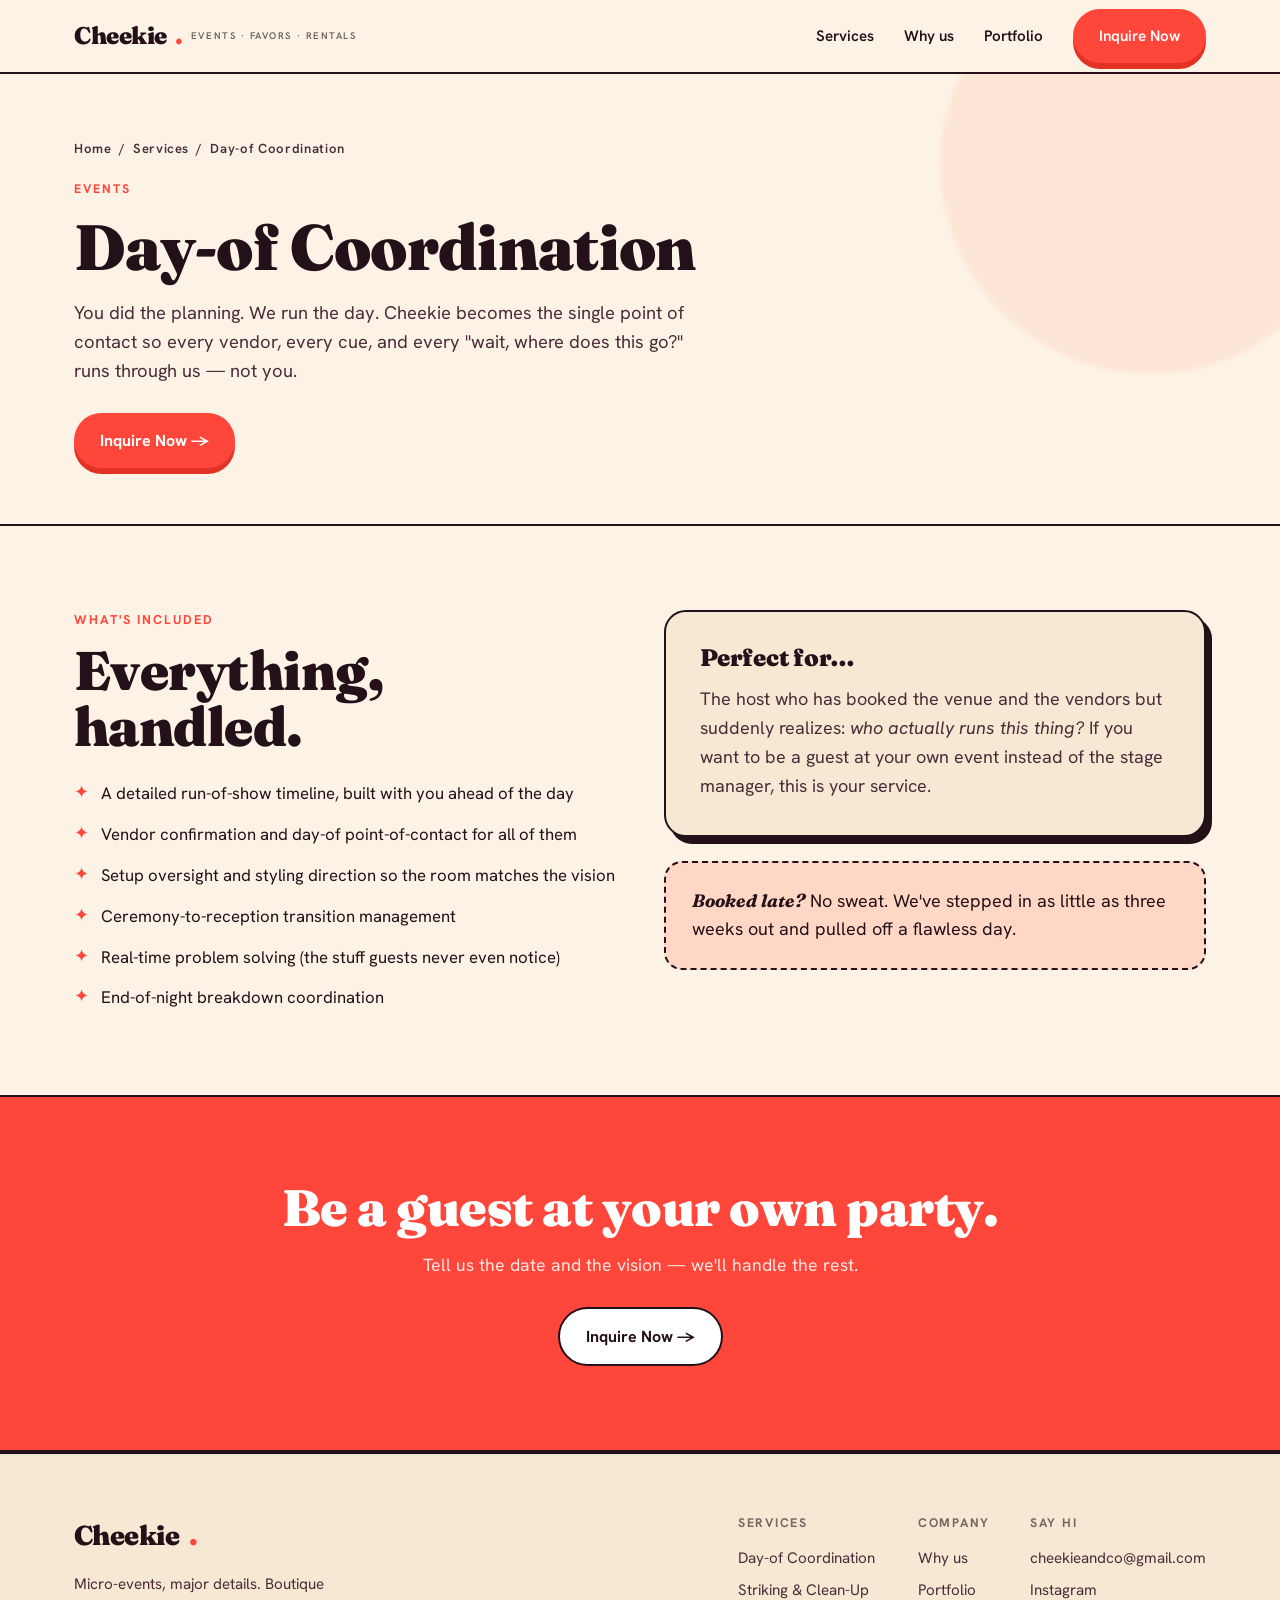
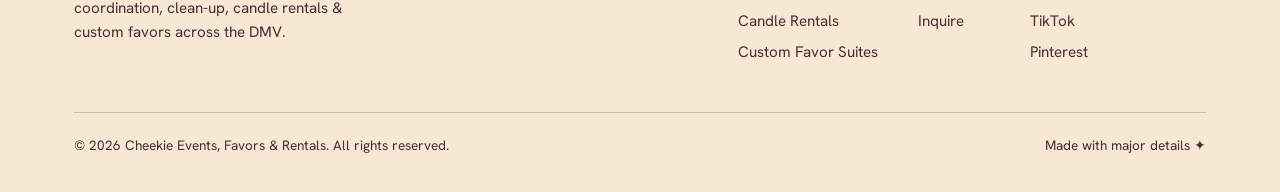
==== coordination.html @ 804b9a2e "First Draft" ====
<!DOCTYPE html>
<html lang="en">
<head>
<meta charset="UTF-8">
<meta name="viewport" content="width=device-width, initial-scale=1.0">
<title>Day-of Coordination | Cheekie Events, Favors &amp; Rentals</title>
<meta name="description" content="Day-of event coordination across the DMV. One point of contact, a built-out timeline, and a calm human running your day from setup to breakdown.">
<link rel="preconnect" href="https://fonts.googleapis.com">
<link rel="preconnect" href="https://fonts.gstatic.com" crossorigin>
<link href="https://fonts.googleapis.com/css2?family=Fraunces:ital,opsz,wght@0,9..144,400;0,9..144,600;0,9..144,900;1,9..144,500&family=Hanken+Grotesk:wght@400;500;600;700&display=swap" rel="stylesheet">
<link rel="stylesheet" href="styles.css">
</head>
<body>

<header class="nav">
  <div class="wrap nav-inner">
    <a class="logo" href="index.html">Cheekie<span class="dot">.</span><small>Events&nbsp;·&nbsp;Favors&nbsp;·&nbsp;Rentals</small></a>
    <nav class="nav-links" id="navLinks">
      <a href="index.html#services">Services</a>
      <a href="why-us.html">Why us</a>
      <a href="portfolio.html">Portfolio</a>
      <a class="btn btn-primary" href="index.html#inquire">Inquire Now</a>
    </nav>
    <button class="menu-btn" id="menuBtn" aria-label="Toggle menu">☰</button>
  </div>
</header>

<main>
<section class="subhero">
  <div class="blob blob-1" style="background:var(--blush)"></div>
  <div class="wrap">
    <div class="breadcrumb"><a href="index.html">Home</a> &nbsp;/&nbsp; <a href="index.html#services">Services</a> &nbsp;/&nbsp; Day-of Coordination</div>
    <span class="kicker">Events</span>
    <h1>Day-of Coordination</h1>
    <p>You did the planning. We run the day. Cheekie becomes the single point of contact so every vendor, every cue, and every "wait, where does this go?" runs through us — not you.</p>
    <a class="btn btn-primary" href="index.html#inquire" style="margin-top:26px">Inquire Now →</a>
  </div>
</section>

<section>
  <div class="wrap">
    <div class="split">
      <div>
        <div class="sec-head" style="margin-bottom:24px"><span class="kicker">What's included</span><h2>Everything, handled.</h2></div>
        <ul class="includes">
          <li>A detailed run-of-show timeline, built with you ahead of the day</li>
          <li>Vendor confirmation and day-of point-of-contact for all of them</li>
          <li>Setup oversight and styling direction so the room matches the vision</li>
          <li>Ceremony-to-reception transition management</li>
          <li>Real-time problem solving (the stuff guests never even notice)</li>
          <li>End-of-night breakdown coordination</li>
        </ul>
      </div>
      <div>
        <div class="panel tint">
          <h3>Perfect for…</h3>
          <p style="color:var(--ink-soft)">The host who has booked the venue and the vendors but suddenly realizes: <em>who actually runs this thing?</em> If you want to be a guest at your own event instead of the stage manager, this is your service.</p>
        </div>
        <div class="callout">
          <strong>Booked late?</strong> No sweat. We've stepped in as little as three weeks out and pulled off a flawless day.
        </div>
      </div>
    </div>
  </div>
</section>

<section class="cta-band">
  <div class="wrap">
    <h2>Be a guest at your own party.</h2>
    <p>Tell us the date and the vision — we'll handle the rest.</p>
    <a class="btn btn-light" href="index.html#inquire">Inquire Now →</a>
  </div>
</section>
</main>

<footer>
  <div class="wrap">
    <div class="foot-grid">
      <div style="max-width:300px">
        <a class="logo" href="index.html">Cheekie<span class="dot">.</span></a>
        <p style="margin-top:14px;color:var(--ink-soft);font-size:.95rem">Micro-events, major details. Boutique coordination, clean-up, candle rentals &amp; custom favors across the DMV.</p>
      </div>
      <div class="foot-links">
        <div class="foot-col"><h4>Services</h4>
          <a href="coordination.html">Day-of Coordination</a>
          <a href="striking.html">Striking &amp; Clean-Up</a>
          <a href="candles.html">Candle Rentals</a>
          <a href="favors.html">Custom Favor Suites</a>
        </div>
        <div class="foot-col"><h4>Company</h4>
          <a href="why-us.html">Why us</a>
          <a href="portfolio.html">Portfolio</a>
          <a href="index.html#inquire">Inquire</a>
        </div>
        <div class="foot-col"><h4>Say hi</h4>
          <a href="mailto:cheekieandco@gmail.com">cheekieandco@gmail.com</a>
          <a href="#">Instagram</a><a href="#">TikTok</a><a href="#">Pinterest</a>
        </div>
      </div>
    </div>
    <div class="foot-bottom">
      <span>© <span id="year"></span> Cheekie Events, Favors &amp; Rentals. All rights reserved.</span>
      <span>Made with major details ✦</span>
    </div>
  </div>
</footer>
<script>document.getElementById('year').textContent=new Date().getFullYear();const m=document.getElementById('menuBtn'),n=document.getElementById('navLinks');m.addEventListener('click',()=>n.classList.toggle('open'));</script>
</body>
</html>
---- styles.css ----
/* ============================================================
   Cheekie Events, Favors & Rentals — shared stylesheet
   ============================================================ */
:root{
  --cream:#FCF3E6;
  --cream-2:#F6E8D3;
  --ink:#241019;
  --ink-soft:#4a2c39;
  --cherry:#FF463A;
  --cherry-deep:#E23223;
  --berry:#C9184A;
  --teal:#0E7C6B;
  --butter:#FFC23C;
  --blush:#FFD7C4;
  --plum:#8E3B66;
  --shadow:rgba(36,16,25,.16);
  --maxw:1180px;
}
*{box-sizing:border-box;margin:0;padding:0}
html{scroll-behavior:smooth}
body{
  background:var(--cream);
  color:var(--ink);
  font-family:'Hanken Grotesk',sans-serif;
  font-size:18px;line-height:1.6;
  -webkit-font-smoothing:antialiased;
  overflow-x:hidden;
}
h1,h2,h3,.display{font-family:'Fraunces',serif;line-height:1.04;letter-spacing:-.01em}
a{color:inherit}
img{max-width:100%;display:block}
.wrap{max-width:var(--maxw);margin:0 auto;padding:0 24px}
.ital{font-style:italic;font-weight:500}
.wink{color:var(--cherry)}

/* ---------- buttons ---------- */
.btn{
  display:inline-flex;align-items:center;gap:.5em;
  font-family:'Hanken Grotesk';font-weight:700;font-size:1rem;
  text-decoration:none;cursor:pointer;border:none;
  padding:15px 26px;border-radius:999px;
  transition:transform .15s ease, box-shadow .15s ease;
}
.btn-primary{background:var(--cherry);color:#fff;box-shadow:0 6px 0 var(--cherry-deep)}
.btn-primary:hover{transform:translateY(-2px);box-shadow:0 8px 0 var(--cherry-deep)}
.btn-primary:active{transform:translateY(4px);box-shadow:0 2px 0 var(--cherry-deep)}
.btn-ghost{background:transparent;color:var(--ink);border:2px solid var(--ink);padding:13px 24px}
.btn-ghost:hover{background:var(--ink);color:var(--cream)}
.btn-light{background:#fff;color:var(--ink);border:2px solid var(--ink)}
.btn-light:hover{background:var(--butter)}

/* ---------- nav ---------- */
header.nav{
  position:sticky;top:0;z-index:50;
  background:rgba(252,243,230,.86);backdrop-filter:blur(10px);
  border-bottom:2px solid var(--ink);
}
.nav-inner{display:flex;align-items:center;justify-content:space-between;height:72px}
.logo{font-family:'Fraunces';font-weight:900;font-size:1.5rem;letter-spacing:-.02em;text-decoration:none;display:flex;align-items:center;gap:.35em}
.logo .dot{color:var(--cherry)}
.logo small{font-family:'Hanken Grotesk';font-weight:600;font-size:.6rem;letter-spacing:.16em;text-transform:uppercase;opacity:.65;display:block;line-height:1}
.nav-links{display:flex;align-items:center;gap:30px}
.nav-links a{font-weight:600;font-size:.95rem;text-decoration:none;position:relative}
.nav-links a:not(.btn)::after{content:"";position:absolute;left:0;bottom:-4px;width:0;height:2px;background:var(--cherry);transition:width .2s}
.nav-links a:not(.btn):hover::after{width:100%}
.menu-btn{display:none;background:none;border:none;cursor:pointer;font-size:1.6rem;color:var(--ink)}
@media(max-width:880px){
  .nav-links{position:fixed;inset:72px 0 auto 0;flex-direction:column;background:var(--cream);border-bottom:2px solid var(--ink);padding:24px;gap:20px;display:none}
  .nav-links.open{display:flex}
  .menu-btn{display:block}
}

/* ---------- marquee ---------- */
.marquee{background:var(--ink);color:var(--cream);overflow:hidden;border-bottom:2px solid var(--ink);padding:11px 0}
.marquee-track{display:flex;white-space:nowrap;gap:40px;animation:scroll 26s linear infinite;font-family:'Fraunces';font-style:italic;font-weight:500;font-size:1.05rem}
.marquee-track span{display:inline-flex;align-items:center;gap:40px}
.marquee .star{color:var(--butter)}
@keyframes scroll{to{transform:translateX(-50%)}}
@media(prefers-reduced-motion:reduce){.marquee-track{animation:none}}

/* ---------- hero ---------- */
.hero{position:relative;padding:80px 0 90px;overflow:hidden}
.hero .blob{position:absolute;border-radius:50%;filter:blur(2px);opacity:.5;z-index:0}
.blob-1{width:420px;height:420px;background:var(--blush);top:-120px;right:-80px}
.blob-2{width:300px;height:300px;background:var(--butter);bottom:-110px;left:-90px;opacity:.4}
.hero-inner{position:relative;z-index:1;max-width:900px}
.eyebrow{display:inline-block;font-weight:700;font-size:.78rem;letter-spacing:.16em;text-transform:uppercase;background:var(--ink);color:var(--cream);padding:7px 16px;border-radius:999px;margin-bottom:26px}
.hero h1{font-size:clamp(2.8rem,7.5vw,5.4rem);font-weight:900}
.hero h1 .ital{color:var(--cherry)}
.hero p.lead{font-size:clamp(1.1rem,2.2vw,1.4rem);max-width:600px;margin:26px 0 34px;color:var(--ink-soft)}
.hero-cta{display:flex;gap:14px;flex-wrap:wrap}
.hero-badges{display:flex;flex-wrap:wrap;gap:10px;margin-top:42px}
.pill{font-weight:600;font-size:.85rem;background:#fff;border:2px solid var(--ink);border-radius:999px;padding:8px 16px}
.sticker{position:absolute;z-index:2;font-family:'Fraunces';font-weight:900;background:var(--butter);color:var(--ink);border:2px solid var(--ink);border-radius:50%;width:128px;height:128px;display:flex;align-items:center;justify-content:center;text-align:center;font-size:.95rem;line-height:1.05;padding:14px;transform:rotate(11deg);box-shadow:5px 6px 0 var(--ink);top:90px;right:30px}
@media(max-width:900px){.sticker{display:none}}

/* ---------- sub-page hero ---------- */
.subhero{position:relative;padding:64px 0 56px;border-bottom:2px solid var(--ink);overflow:hidden}
.subhero .blob{position:absolute;border-radius:50%;opacity:.45;z-index:0;filter:blur(2px)}
.breadcrumb{font-weight:600;font-size:.82rem;letter-spacing:.05em;color:var(--ink-soft);margin-bottom:14px;position:relative;z-index:1}
.breadcrumb a{text-decoration:none}.breadcrumb a:hover{color:var(--cherry)}
.subhero h1{font-size:clamp(2.4rem,6vw,4rem);font-weight:900;position:relative;z-index:1;max-width:820px}
.subhero p{position:relative;z-index:1;max-width:620px;margin-top:18px;font-size:1.15rem;color:var(--ink-soft)}
.subhero .kicker{display:inline-block;font-weight:700;font-size:.78rem;letter-spacing:.16em;text-transform:uppercase;color:var(--cherry);margin-bottom:14px;position:relative;z-index:1}

/* ---------- section base ---------- */
section{padding:84px 0}
.sec-head{margin-bottom:48px;max-width:680px}
.sec-head .kicker{font-weight:700;font-size:.8rem;letter-spacing:.16em;text-transform:uppercase;color:var(--cherry);display:block;margin-bottom:12px}
.sec-head h2{font-size:clamp(2rem,4.5vw,3.4rem);font-weight:900}
.sec-head p{margin-top:16px;color:var(--ink-soft);font-size:1.1rem}

/* ---------- service cards ---------- */
.cards{display:grid;grid-template-columns:repeat(2,1fr);gap:22px}
@media(max-width:760px){.cards{grid-template-columns:1fr}}
.card{border:2px solid var(--ink);border-radius:22px;padding:32px;position:relative;box-shadow:6px 7px 0 var(--ink);transition:transform .18s ease, box-shadow .18s ease;background:#fff;text-decoration:none;color:var(--ink);display:block}
.card:hover{transform:translate(-2px,-2px);box-shadow:9px 11px 0 var(--ink)}
.card .tag{position:absolute;top:-15px;left:28px;font-family:'Hanken Grotesk';font-weight:700;font-size:.72rem;letter-spacing:.12em;text-transform:uppercase;color:#fff;padding:6px 14px;border-radius:999px;border:2px solid var(--ink)}
.card h3{font-size:1.7rem;font-weight:900;margin:8px 0 12px}
.card p{color:var(--ink-soft);font-size:1.02rem}
.card .price{display:inline-block;margin-top:18px;font-family:'Fraunces';font-style:italic;font-weight:600;font-size:.98rem}
.c-cherry .tag{background:var(--cherry)} .c-cherry .price{color:var(--cherry)}
.c-teal .tag{background:var(--teal)} .c-teal .price{color:var(--teal)}
.c-berry .tag{background:var(--berry)} .c-berry .price{color:var(--berry)}
.c-butter .tag{background:var(--ink)} .c-butter .price{color:var(--cherry-deep)}
.c-plum .tag{background:var(--plum)} .c-plum .price{color:var(--plum)}

/* ---------- steps ---------- */
.steps{display:grid;grid-template-columns:repeat(5,1fr);gap:18px;counter-reset:step}
@media(max-width:900px){.steps{grid-template-columns:1fr 1fr}}
@media(max-width:560px){.steps{grid-template-columns:1fr}}
.step{border:2px dashed var(--ink);border-radius:18px;padding:26px 22px;position:relative}
.step::before{counter-increment:step;content:"0" counter(step);font-family:'Fraunces';font-weight:900;font-size:2.4rem;color:var(--cherry);display:block;line-height:1;margin-bottom:12px}
.step h3{font-size:1.15rem;font-weight:900;margin-bottom:6px}
.step p{font-size:.95rem;color:var(--ink-soft)}
.steps.four{grid-template-columns:repeat(4,1fr)}
@media(max-width:900px){.steps.four{grid-template-columns:1fr 1fr}}
@media(max-width:560px){.steps.four{grid-template-columns:1fr}}

/* ---------- dark band ---------- */
.dark{background:var(--ink);color:var(--cream);border-top:2px solid var(--ink);border-bottom:2px solid var(--ink)}
.dark .kicker{color:var(--butter)}
.dark h2{font-size:clamp(2rem,4.5vw,3.2rem);font-weight:900}
.why-grid{display:grid;grid-template-columns:1.1fr 1fr;gap:50px;align-items:center}
@media(max-width:820px){.why-grid{grid-template-columns:1fr;gap:34px}}
.why-grid p{color:#e9d9c6;font-size:1.12rem;margin-top:18px}
.why-stats{display:grid;grid-template-columns:1fr 1fr;gap:16px}
.stat{border:2px solid var(--butter);border-radius:18px;padding:24px}
.stat .big{font-family:'Fraunces';font-weight:900;font-size:2.1rem;color:var(--butter);line-height:1}
.stat .lbl{font-size:.9rem;margin-top:8px;color:#e9d9c6}

/* ---------- includes list (service pages) ---------- */
.split{display:grid;grid-template-columns:1fr 1fr;gap:48px;align-items:start}
@media(max-width:820px){.split{grid-template-columns:1fr;gap:32px}}
.includes{list-style:none;display:flex;flex-direction:column;gap:14px}
.includes li{display:flex;gap:12px;align-items:flex-start;font-size:1.05rem}
.includes li::before{content:"✦";color:var(--cherry);font-size:1.1rem;line-height:1.4;flex:none}
.panel{border:2px solid var(--ink);border-radius:22px;background:#fff;box-shadow:6px 7px 0 var(--ink);padding:34px}
.panel h3{font-size:1.5rem;font-weight:900;margin-bottom:14px}
.panel.tint{background:var(--cream-2)}
.callout{border:2px dashed var(--ink);border-radius:18px;padding:24px 26px;background:var(--blush);margin-top:24px}
.callout strong{font-family:'Fraunces';font-style:italic}

/* ---------- about / founder ---------- */
.about-grid{display:grid;grid-template-columns:.85fr 1.15fr;gap:54px;align-items:center}
@media(max-width:820px){.about-grid{grid-template-columns:1fr;gap:34px}}
.about-photo{position:relative}
.about-photo img{border:2px solid var(--ink);border-radius:24px;box-shadow:10px 12px 0 var(--cherry);width:100%}
.about-photo .badge{position:absolute;bottom:-22px;right:-14px;background:var(--butter);border:2px solid var(--ink);border-radius:999px;padding:10px 20px;font-family:'Fraunces';font-weight:900;font-style:italic;box-shadow:4px 5px 0 var(--ink);transform:rotate(-5deg)}
.about-text h2{font-size:clamp(2rem,4.5vw,3rem);font-weight:900}
.about-text p{margin-top:18px;color:var(--ink-soft);font-size:1.1rem}
.about-text .pull{font-family:'Fraunces';font-style:italic;font-weight:600;color:var(--ink);font-size:1.3rem;border-left:4px solid var(--cherry);padding-left:18px;margin-top:24px}

/* ---------- testimonial ---------- */
.quote-card{border:2px solid var(--ink);border-radius:24px;background:#fff;box-shadow:8px 10px 0 var(--berry);padding:42px 40px;max-width:760px}
.quote-card .stars{color:var(--butter);font-size:1.3rem;letter-spacing:2px}
.quote-card .headline{font-family:'Fraunces';font-weight:900;font-size:1.6rem;margin:14px 0 14px}
.quote-card blockquote{font-size:1.12rem;color:var(--ink-soft);font-style:italic;line-height:1.65}
.quote-card .cite{margin-top:22px;font-weight:700}
.quote-card .cite span{display:block;font-weight:500;font-size:.92rem;color:var(--ink-soft);font-style:normal}
.tcard{border:2px dashed var(--ink);border-radius:20px;padding:30px;background:var(--cream)}
.tcard .stars{color:var(--butter);letter-spacing:2px}
.tcard blockquote{font-style:italic;color:var(--ink-soft);margin:12px 0}
.tcard .cite{font-weight:700;font-size:.95rem}

/* ---------- portfolio / resume ---------- */
.exp{display:grid;grid-template-columns:1fr 1fr;gap:22px}
@media(max-width:760px){.exp{grid-template-columns:1fr}}
.exp-item{border:2px solid var(--ink);border-radius:20px;padding:30px;background:#fff;box-shadow:5px 6px 0 var(--ink)}
.exp-item .role{font-family:'Fraunces';font-weight:900;font-size:1.35rem}
.exp-item .org{font-weight:700;color:var(--cherry);margin:4px 0 14px;font-size:.95rem;letter-spacing:.02em}
.exp-item ul{list-style:none;display:flex;flex-direction:column;gap:9px}
.exp-item li{display:flex;gap:10px;font-size:1rem;color:var(--ink-soft)}
.exp-item li::before{content:"–";color:var(--cherry);flex:none}
.creds{display:flex;gap:14px;flex-wrap:wrap;margin-top:8px}
.cred{border:2px solid var(--ink);border-radius:16px;padding:18px 22px;background:var(--cream-2)}
.cred .deg{font-family:'Fraunces';font-weight:900;font-size:1.1rem}
.cred .sch{font-size:.9rem;color:var(--ink-soft)}

/* ---------- cta band ---------- */
.cta-band{background:var(--cherry);color:#fff;border-top:2px solid var(--ink);border-bottom:2px solid var(--ink);text-align:center}
.cta-band h2{font-size:clamp(2rem,5vw,3.2rem);font-weight:900}
.cta-band p{margin:16px auto 28px;max-width:520px;color:#ffe7e2;font-size:1.1rem}

/* ---------- form ---------- */
#inquire{position:relative}
.form-shell{border:2px solid var(--ink);border-radius:28px;background:#fff;box-shadow:8px 10px 0 var(--ink);overflow:hidden}
.form-grid{display:grid;grid-template-columns:.85fr 1.15fr}
@media(max-width:820px){.form-grid{grid-template-columns:1fr}}
.form-aside{background:var(--cherry);color:#fff;padding:44px 38px}
.form-aside h2{font-size:2.3rem;font-weight:900;line-height:1.04}
.form-aside p{margin-top:16px;font-size:1.05rem;color:#ffe7e2}
.form-aside ul{list-style:none;margin-top:26px;display:flex;flex-direction:column;gap:12px}
.form-aside li{display:flex;gap:10px;align-items:flex-start;font-weight:600;font-size:.98rem}
.form-aside li::before{content:"✦";color:var(--butter)}
.form-body{padding:44px 38px}
.field{margin-bottom:20px}
.field label{display:block;font-weight:700;font-size:.92rem;margin-bottom:7px}
.req{color:var(--cherry)}
.field input,.field select,.field textarea{
  width:100%;font-family:inherit;font-size:1rem;color:var(--ink);
  background:var(--cream);border:2px solid var(--ink);border-radius:12px;padding:13px 14px;
  transition:box-shadow .15s,border-color .15s;
}
.field input:focus,.field select:focus,.field textarea:focus{outline:none;box-shadow:0 0 0 3px var(--butter)}
.field textarea{resize:vertical;min-height:96px}
.two{display:grid;grid-template-columns:1fr 1fr;gap:16px}
@media(max-width:520px){.two{grid-template-columns:1fr}}
.checks{display:grid;grid-template-columns:1fr 1fr;gap:10px}
@media(max-width:520px){.checks{grid-template-columns:1fr}}
.check{display:flex;align-items:center;gap:9px;border:2px solid var(--ink);border-radius:12px;padding:11px 13px;cursor:pointer;font-weight:600;font-size:.92rem;transition:background .15s}
.check:hover{background:var(--cream-2)}
.check input{width:18px;height:18px;accent-color:var(--cherry);flex:none}
.form-note{font-size:.82rem;color:var(--ink-soft);margin-top:14px}
.error-msg{color:var(--cherry-deep);font-weight:700;font-size:.9rem;margin-top:10px;display:none}
.success{display:none;text-align:center;padding:64px 38px}
.success .emoji{font-size:3.4rem}
.success h2{font-size:2.4rem;font-weight:900;margin:14px 0 10px}
.success p{color:var(--ink-soft);max-width:420px;margin:0 auto 22px}

/* ---------- footer ---------- */
footer{background:var(--cream-2);border-top:2px solid var(--ink);padding:60px 0 36px}
.foot-grid{display:flex;justify-content:space-between;flex-wrap:wrap;gap:30px}
.foot-grid .logo{font-size:1.7rem}
.foot-links{display:flex;gap:40px;flex-wrap:wrap}
.foot-col h4{font-size:.78rem;letter-spacing:.14em;text-transform:uppercase;margin-bottom:12px;opacity:.6}
.foot-col a,.foot-col p{display:block;text-decoration:none;font-size:.95rem;margin-bottom:7px;color:var(--ink-soft)}
.foot-col a:hover{color:var(--cherry)}
.foot-bottom{margin-top:40px;padding-top:22px;border-top:1px solid rgba(36,16,25,.2);display:flex;justify-content:space-between;flex-wrap:wrap;gap:12px;font-size:.85rem;color:var(--ink-soft)}
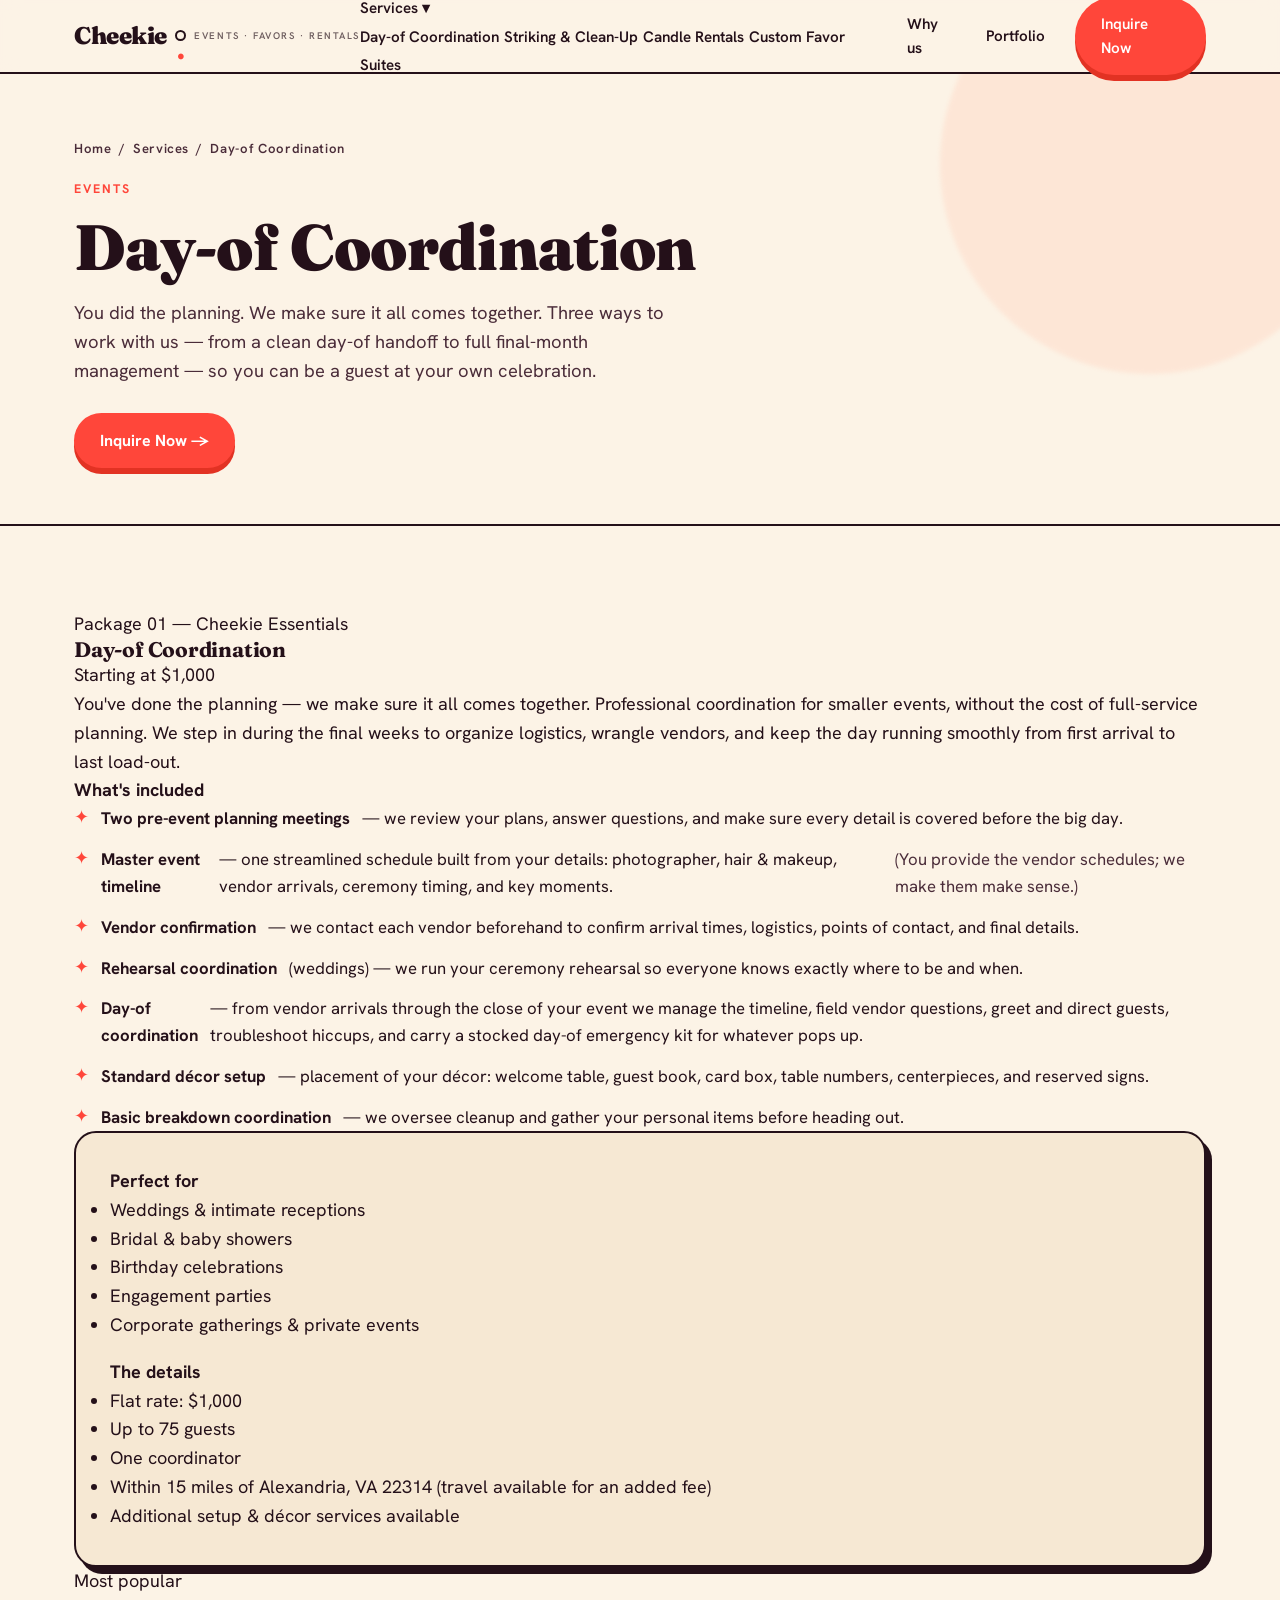
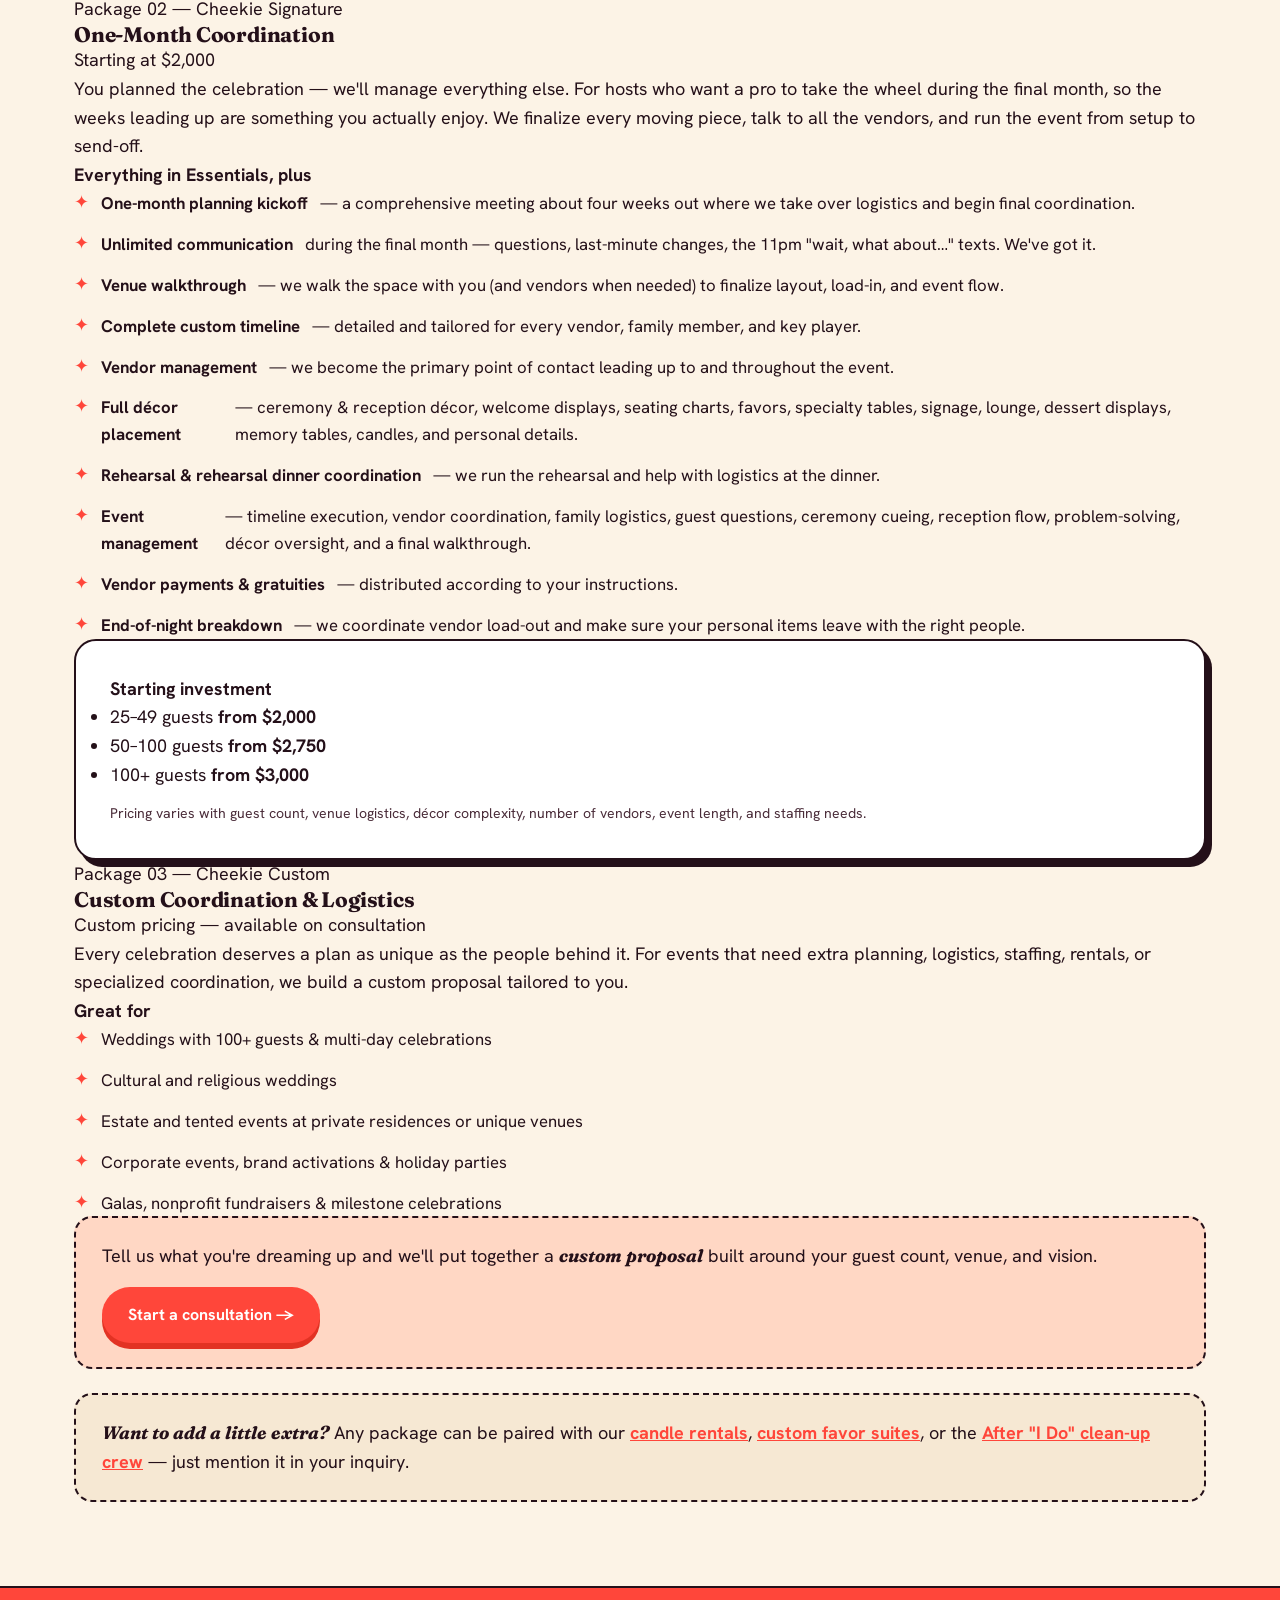
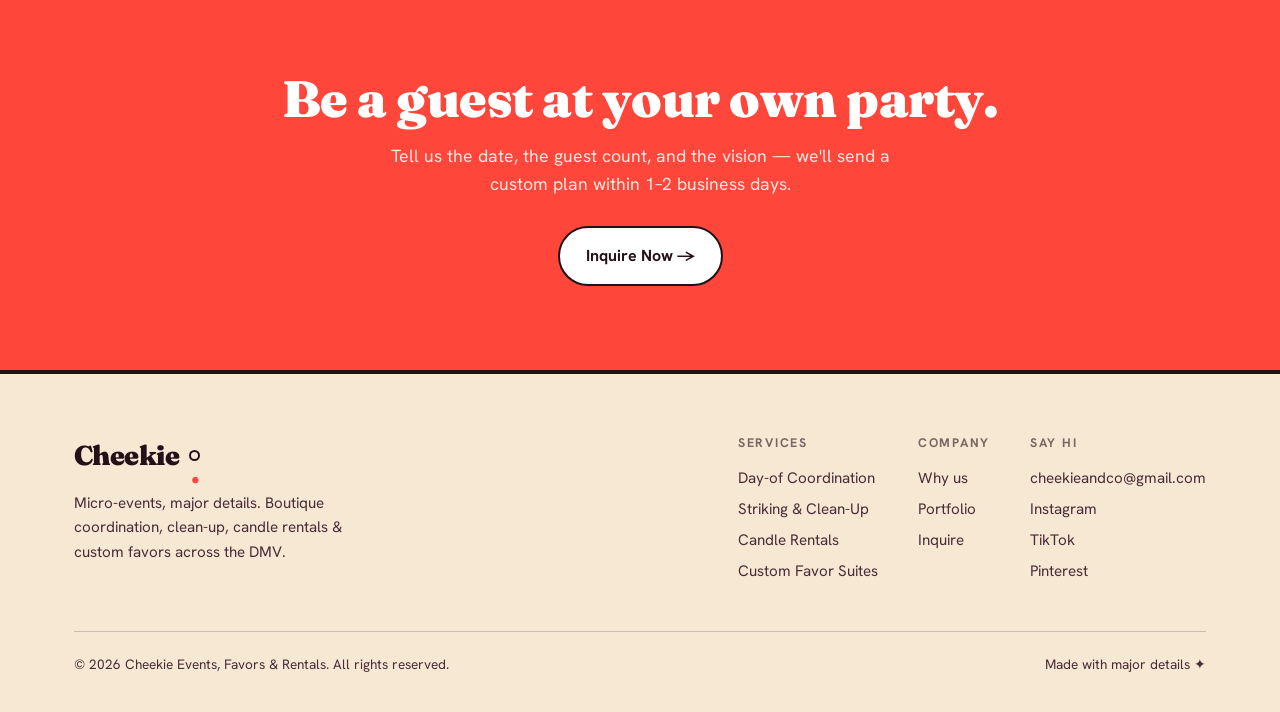
==== commit 2c0b2317: "Add files via upload" ====
--- a/coordination.html
+++ b/coordination.html
@@ -3,8 +3,8 @@
 <head>
 <meta charset="UTF-8">
 <meta name="viewport" content="width=device-width, initial-scale=1.0">
-<title>Day-of Coordination | Cheekie Events, Favors &amp; Rentals</title>
-<meta name="description" content="Day-of event coordination across the DMV. One point of contact, a built-out timeline, and a calm human running your day from setup to breakdown.">
+<title>Day-of Coordination Packages | Cheekie Events, Favors &amp; Rentals</title>
+<meta name="description" content="Day-of and one-month event coordination packages across the DMV. Cheekie Essentials, Signature, and Custom — timelines, vendor management, setup and breakdown for celebrations of 100 guests or fewer.">
 <link rel="preconnect" href="https://fonts.googleapis.com">
 <link rel="preconnect" href="https://fonts.gstatic.com" crossorigin>
 <link href="https://fonts.googleapis.com/css2?family=Fraunces:ital,opsz,wght@0,9..144,400;0,9..144,600;0,9..144,900;1,9..144,500&family=Hanken+Grotesk:wght@400;500;600;700&display=swap" rel="stylesheet">
@@ -16,12 +16,20 @@
   <div class="wrap nav-inner">
     <a class="logo" href="index.html">Cheekie<span class="dot">.</span><small>Events&nbsp;·&nbsp;Favors&nbsp;·&nbsp;Rentals</small></a>
     <nav class="nav-links" id="navLinks">
-      <a href="index.html#services">Services</a>
+      <div class="has-dropdown">
+        <a href="index.html#services">Services <span class="caret">&#9662;</span></a>
+        <div class="dropdown">
+          <a href="coordination.html">Day-of Coordination</a>
+          <a href="striking.html">Striking &amp; Clean-Up</a>
+          <a href="candles.html">Candle Rentals</a>
+          <a href="favors.html">Custom Favor Suites</a>
+        </div>
+      </div>
       <a href="why-us.html">Why us</a>
       <a href="portfolio.html">Portfolio</a>
       <a class="btn btn-primary" href="index.html#inquire">Inquire Now</a>
     </nav>
-    <button class="menu-btn" id="menuBtn" aria-label="Toggle menu">☰</button>
+    <button class="menu-btn" id="menuBtn" aria-label="Toggle menu">&#9776;</button>
   </div>
 </header>
 
@@ -32,43 +40,137 @@
     <div class="breadcrumb"><a href="index.html">Home</a> &nbsp;/&nbsp; <a href="index.html#services">Services</a> &nbsp;/&nbsp; Day-of Coordination</div>
     <span class="kicker">Events</span>
     <h1>Day-of Coordination</h1>
-    <p>You did the planning. We run the day. Cheekie becomes the single point of contact so every vendor, every cue, and every "wait, where does this go?" runs through us — not you.</p>
-    <a class="btn btn-primary" href="index.html#inquire" style="margin-top:26px">Inquire Now →</a>
+    <p>You did the planning. We make sure it all comes together. Three ways to work with us — from a clean day-of handoff to full final-month management — so you can be a guest at your own celebration.</p>
+    <a class="btn btn-primary" href="index.html#inquire" style="margin-top:26px">Inquire Now &rarr;</a>
   </div>
 </section>
 
 <section>
   <div class="wrap">
-    <div class="split">
-      <div>
-        <div class="sec-head" style="margin-bottom:24px"><span class="kicker">What's included</span><h2>Everything, handled.</h2></div>
-        <ul class="includes">
-          <li>A detailed run-of-show timeline, built with you ahead of the day</li>
-          <li>Vendor confirmation and day-of point-of-contact for all of them</li>
-          <li>Setup oversight and styling direction so the room matches the vision</li>
-          <li>Ceremony-to-reception transition management</li>
-          <li>Real-time problem solving (the stuff guests never even notice)</li>
-          <li>End-of-night breakdown coordination</li>
-        </ul>
-      </div>
-      <div>
-        <div class="panel tint">
-          <h3>Perfect for…</h3>
-          <p style="color:var(--ink-soft)">The host who has booked the venue and the vendors but suddenly realizes: <em>who actually runs this thing?</em> If you want to be a guest at your own event instead of the stage manager, this is your service.</p>
-        </div>
-        <div class="callout">
-          <strong>Booked late?</strong> No sweat. We've stepped in as little as three weeks out and pulled off a flawless day.
-        </div>
-      </div>
-    </div>
+
+    <!-- PACKAGE 1 -->
+    <div class="pkg">
+      <div class="pkg-head">
+        <div class="pno">Package 01 &mdash; Cheekie Essentials</div>
+        <h3>Day-of Coordination</h3>
+        <div class="price">Starting at $1,000</div>
+        <p class="blurb">You've done the planning &mdash; we make sure it all comes together. Professional coordination for smaller events, without the cost of full-service planning. We step in during the final weeks to organize logistics, wrangle vendors, and keep the day running smoothly from first arrival to last load-out.</p>
+      </div>
+      <div class="pkg-body">
+        <div>
+          <h4>What's included</h4>
+          <ul class="includes">
+            <li><b>Two pre-event planning meetings</b> &mdash; we review your plans, answer questions, and make sure every detail is covered before the big day.</li>
+            <li><b>Master event timeline</b> &mdash; one streamlined schedule built from your details: photographer, hair &amp; makeup, vendor arrivals, ceremony timing, and key moments. <span style="color:var(--ink-soft)">(You provide the vendor schedules; we make them make sense.)</span></li>
+            <li><b>Vendor confirmation</b> &mdash; we contact each vendor beforehand to confirm arrival times, logistics, points of contact, and final details.</li>
+            <li><b>Rehearsal coordination</b> (weddings) &mdash; we run your ceremony rehearsal so everyone knows exactly where to be and when.</li>
+            <li><b>Day-of coordination</b> &mdash; from vendor arrivals through the close of your event we manage the timeline, field vendor questions, greet and direct guests, troubleshoot hiccups, and carry a stocked day-of emergency kit for whatever pops up.</li>
+            <li><b>Standard décor setup</b> &mdash; placement of your décor: welcome table, guest book, card box, table numbers, centerpieces, and reserved signs.</li>
+            <li><b>Basic breakdown coordination</b> &mdash; we oversee cleanup and gather your personal items before heading out.</li>
+          </ul>
+        </div>
+        <div>
+          <div class="panel tint">
+            <h4 style="margin-top:0">Perfect for</h4>
+            <ul class="detail-list" style="margin-bottom:18px">
+              <li>Weddings &amp; intimate receptions</li>
+              <li>Bridal &amp; baby showers</li>
+              <li>Birthday celebrations</li>
+              <li>Engagement parties</li>
+              <li>Corporate gatherings &amp; private events</li>
+            </ul>
+            <h4>The details</h4>
+            <ul class="detail-list">
+              <li>Flat rate: $1,000</li>
+              <li>Up to 75 guests</li>
+              <li>One coordinator</li>
+              <li>Within 15 miles of Alexandria, VA 22314 (travel available for an added fee)</li>
+              <li>Additional setup &amp; décor services available</li>
+            </ul>
+          </div>
+        </div>
+      </div>
+    </div>
+
+    <!-- PACKAGE 2 -->
+    <div class="pkg feature">
+      <div class="pkg-head">
+        <span class="pkg-popular">Most popular</span>
+        <div class="pno">Package 02 &mdash; Cheekie Signature</div>
+        <h3>One-Month Coordination</h3>
+        <div class="price">Starting at $2,000</div>
+        <p class="blurb">You planned the celebration &mdash; we'll manage everything else. For hosts who want a pro to take the wheel during the final month, so the weeks leading up are something you actually enjoy. We finalize every moving piece, talk to all the vendors, and run the event from setup to send-off.</p>
+      </div>
+      <div class="pkg-body">
+        <div>
+          <h4>Everything in Essentials, plus</h4>
+          <ul class="includes">
+            <li><b>One-month planning kickoff</b> &mdash; a comprehensive meeting about four weeks out where we take over logistics and begin final coordination.</li>
+            <li><b>Unlimited communication</b> during the final month &mdash; questions, last-minute changes, the 11pm "wait, what about…" texts. We've got it.</li>
+            <li><b>Venue walkthrough</b> &mdash; we walk the space with you (and vendors when needed) to finalize layout, load-in, and event flow.</li>
+            <li><b>Complete custom timeline</b> &mdash; detailed and tailored for every vendor, family member, and key player.</li>
+            <li><b>Vendor management</b> &mdash; we become the primary point of contact leading up to and throughout the event.</li>
+            <li><b>Full décor placement</b> &mdash; ceremony &amp; reception décor, welcome displays, seating charts, favors, specialty tables, signage, lounge, dessert displays, memory tables, candles, and personal details.</li>
+            <li><b>Rehearsal &amp; rehearsal dinner coordination</b> &mdash; we run the rehearsal and help with logistics at the dinner.</li>
+            <li><b>Event management</b> &mdash; timeline execution, vendor coordination, family logistics, guest questions, ceremony cueing, reception flow, problem-solving, décor oversight, and a final walkthrough.</li>
+            <li><b>Vendor payments &amp; gratuities</b> &mdash; distributed according to your instructions.</li>
+            <li><b>End-of-night breakdown</b> &mdash; we coordinate vendor load-out and make sure your personal items leave with the right people.</li>
+          </ul>
+        </div>
+        <div>
+          <div class="panel">
+            <h4 style="margin-top:0">Starting investment</h4>
+            <ul class="tiers">
+              <li><span>25&ndash;49 guests</span> <b>from $2,000</b></li>
+              <li><span>50&ndash;100 guests</span> <b>from $2,750</b></li>
+              <li><span>100+ guests</span> <b>from $3,000</b></li>
+            </ul>
+            <p style="font-size:.88rem;color:var(--ink-soft);margin-top:12px">Pricing varies with guest count, venue logistics, décor complexity, number of vendors, event length, and staffing needs.</p>
+          </div>
+        </div>
+      </div>
+    </div>
+
+    <!-- PACKAGE 3 -->
+    <div class="pkg">
+      <div class="pkg-head">
+        <div class="pno">Package 03 &mdash; Cheekie Custom</div>
+        <h3>Custom Coordination &amp; Logistics</h3>
+        <div class="price">Custom pricing &mdash; available on consultation</div>
+        <p class="blurb">Every celebration deserves a plan as unique as the people behind it. For events that need extra planning, logistics, staffing, rentals, or specialized coordination, we build a custom proposal tailored to you.</p>
+      </div>
+      <div class="pkg-body">
+        <div>
+          <h4>Great for</h4>
+          <ul class="includes">
+            <li>Weddings with 100+ guests &amp; multi-day celebrations</li>
+            <li>Cultural and religious weddings</li>
+            <li>Estate and tented events at private residences or unique venues</li>
+            <li>Corporate events, brand activations &amp; holiday parties</li>
+            <li>Galas, nonprofit fundraisers &amp; milestone celebrations</li>
+          </ul>
+        </div>
+        <div>
+          <div class="callout" style="margin-top:0">
+            Tell us what you're dreaming up and we'll put together a <strong>custom proposal</strong> built around your guest count, venue, and vision.
+            <div style="margin-top:16px"><a class="btn btn-primary" href="index.html#inquire">Start a consultation &rarr;</a></div>
+          </div>
+        </div>
+      </div>
+    </div>
+
+    <div class="callout" style="background:var(--cream-2)">
+      <strong>Want to add a little extra?</strong> Any package can be paired with our <a href="candles.html" style="color:var(--cherry);font-weight:700">candle rentals</a>, <a href="favors.html" style="color:var(--cherry);font-weight:700">custom favor suites</a>, or the <a href="striking.html" style="color:var(--cherry);font-weight:700">After "I Do" clean-up crew</a> — just mention it in your inquiry.
+    </div>
+
   </div>
 </section>
 
 <section class="cta-band">
   <div class="wrap">
     <h2>Be a guest at your own party.</h2>
-    <p>Tell us the date and the vision — we'll handle the rest.</p>
-    <a class="btn btn-light" href="index.html#inquire">Inquire Now →</a>
+    <p>Tell us the date, the guest count, and the vision &mdash; we'll send a custom plan within 1&ndash;2 business days.</p>
+    <a class="btn btn-light" href="index.html#inquire">Inquire Now &rarr;</a>
   </div>
 </section>
 </main>
@@ -99,8 +201,8 @@
       </div>
     </div>
     <div class="foot-bottom">
-      <span>© <span id="year"></span> Cheekie Events, Favors &amp; Rentals. All rights reserved.</span>
-      <span>Made with major details ✦</span>
+      <span>&copy; <span id="year"></span> Cheekie Events, Favors &amp; Rentals. All rights reserved.</span>
+      <span>Made with major details &#10022;</span>
     </div>
   </div>
 </footer>
--- a/styles.css
+++ b/styles.css
@@ -247,3 +247,34 @@
 .foot-col a,.foot-col p{display:block;text-decoration:none;font-size:.95rem;margin-bottom:7px;color:var(--ink-soft)}
 .foot-col a:hover{color:var(--cherry)}
 .foot-bottom{margin-top:40px;padding-top:22px;border-top:1px solid rgba(36,16,25,.2);display:flex;justify-content:space-between;flex-wrap:wrap;gap:12px;font-size:.85rem;color:var(--ink-soft)}
+
+/* ---------- gallery carousel ---------- */
+.carousel{position:relative;max-width:840px;margin:0 auto}
+.carousel-frame{overflow:hidden;border:2px solid var(--ink);border-radius:24px;box-shadow:8px 10px 0 var(--ink);background:#1a0c12}
+.carousel-track{display:flex;transition:transform .5s cubic-bezier(.4,0,.2,1);will-change:transform}
+.slide{flex:0 0 100%;position:relative}
+.slide img{width:100%;aspect-ratio:3/2;object-fit:cover;display:block}
+.slide .cap{display:none}
+.carousel-btn{position:absolute;top:50%;transform:translateY(-50%);width:48px;height:48px;border-radius:50%;border:2px solid var(--ink);background:var(--cream);color:var(--ink);font-size:1.4rem;line-height:1;cursor:pointer;display:flex;align-items:center;justify-content:center;box-shadow:3px 4px 0 var(--ink);transition:background .15s;z-index:3}
+.carousel-btn:hover{background:var(--butter)}
+.carousel-btn:active{box-shadow:1px 2px 0 var(--ink)}
+.carousel-btn.prev{left:-20px}
+.carousel-btn.next{right:-20px}
+.carousel-dots{display:flex;justify-content:center;gap:9px;margin-top:22px;flex-wrap:wrap}
+.dot{width:11px;height:11px;border-radius:50%;border:2px solid var(--ink);background:transparent;cursor:pointer;padding:0;transition:background .15s}
+.dot.active{background:var(--cherry);border-color:var(--cherry)}
+.carousel-count{text-align:center;margin-top:12px;font-weight:600;font-size:.85rem;color:var(--ink-soft)}
+@media(max-width:560px){
+  .carousel-btn{width:40px;height:40px;font-size:1.1rem;background:rgba(252,243,230,.92)}
+  .carousel-btn.prev{left:8px}
+  .carousel-btn.next{right:8px}
+}
+
+/* ---------- venues ---------- */
+.venue-grid{display:grid;grid-template-columns:repeat(3,1fr);gap:16px}
+@media(max-width:820px){.venue-grid{grid-template-columns:1fr 1fr}}
+@media(max-width:520px){.venue-grid{grid-template-columns:1fr}}
+.venue{border:2px solid var(--ink);border-radius:16px;padding:18px 20px;background:#fff;box-shadow:4px 5px 0 var(--ink)}
+.venue .vname{font-family:'Fraunces';font-weight:900;font-size:1.08rem;line-height:1.15}
+.venue .vloc{font-size:.88rem;color:var(--ink-soft);margin-top:5px}
+.venue .vtag{display:inline-block;margin-top:8px;font-size:.68rem;font-weight:700;letter-spacing:.08em;text-transform:uppercase;color:var(--teal);border:1.5px solid var(--teal);border-radius:999px;padding:2px 9px}
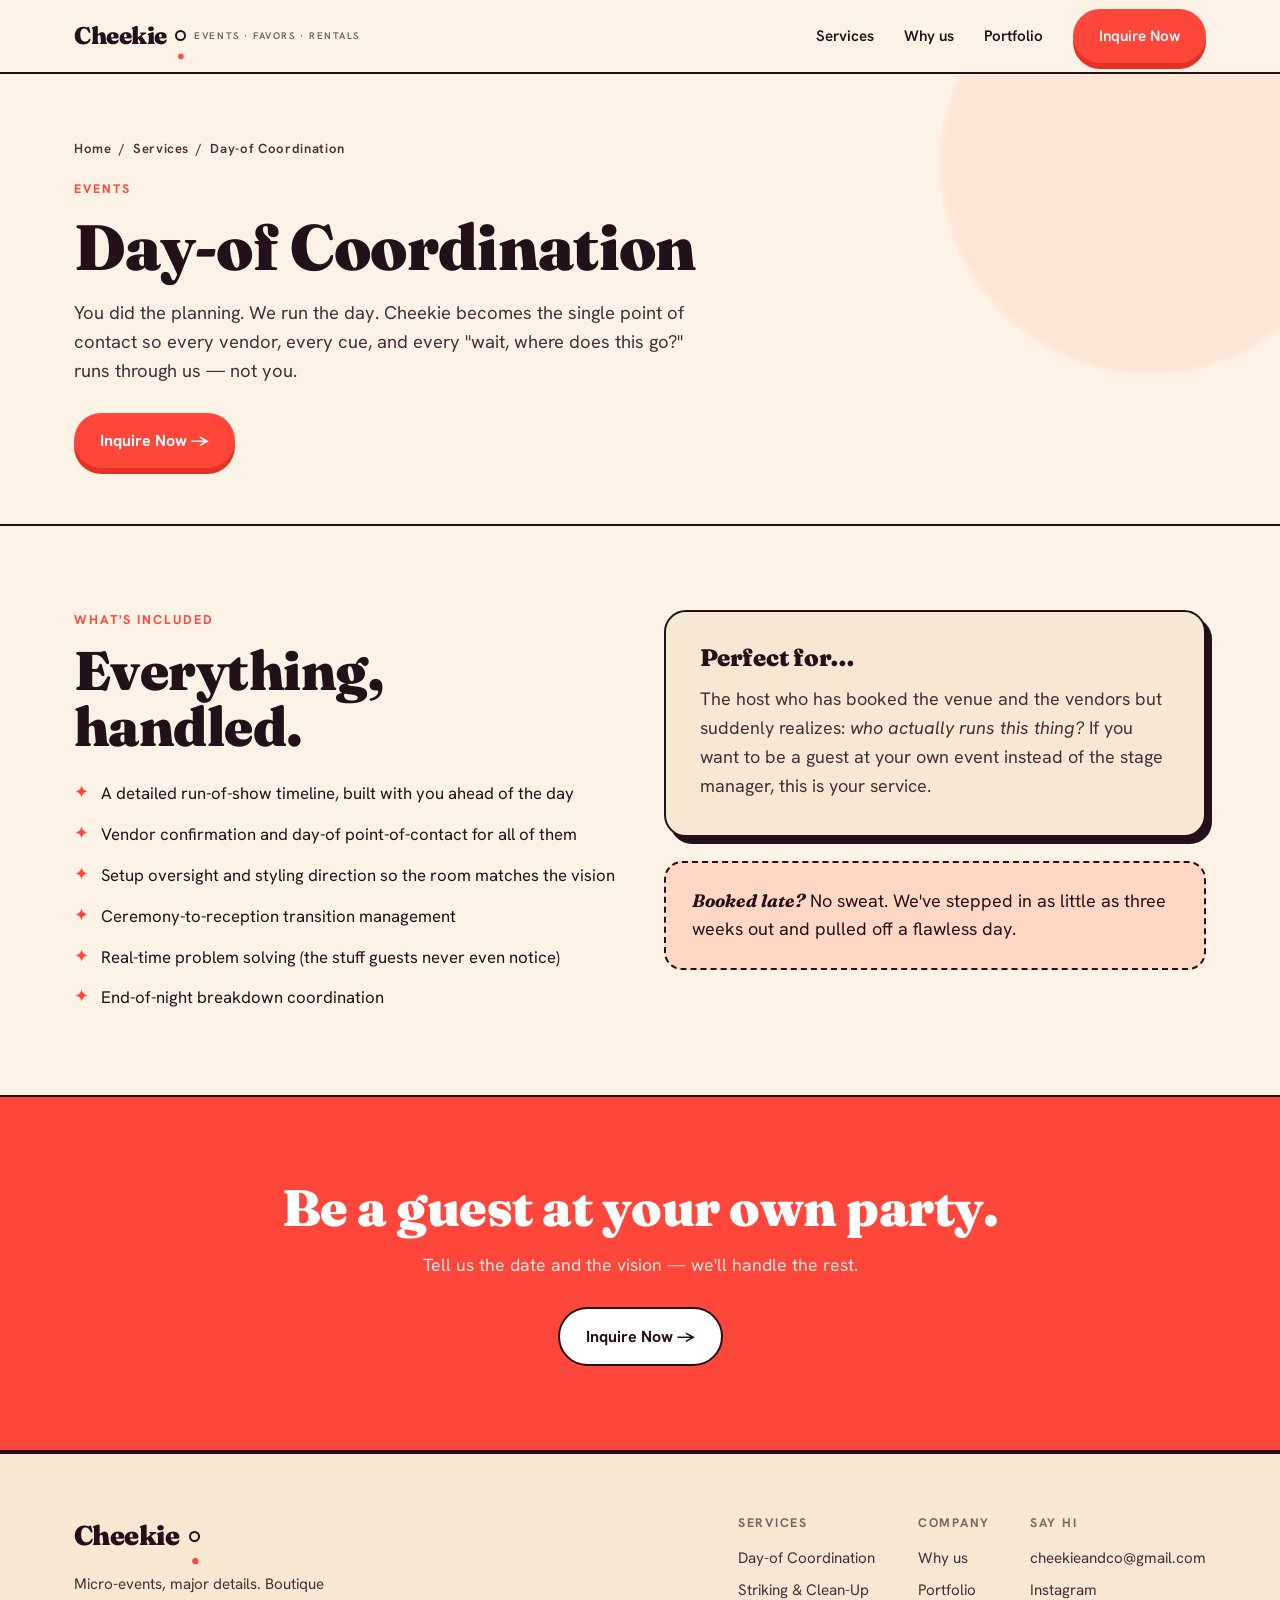
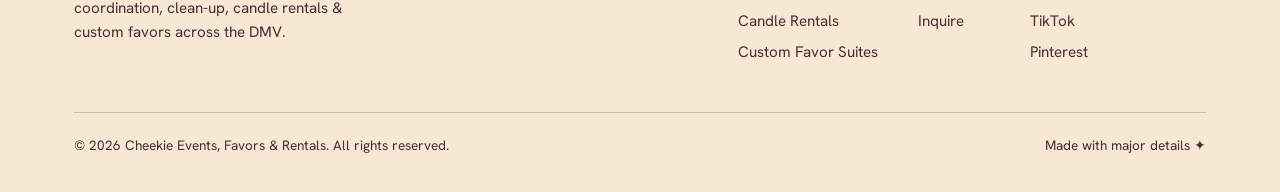
==== commit 1706d1ee: "Add files via upload" ====
--- a/coordination.html
+++ b/coordination.html
@@ -3,8 +3,8 @@
 <head>
 <meta charset="UTF-8">
 <meta name="viewport" content="width=device-width, initial-scale=1.0">
-<title>Day-of Coordination Packages | Cheekie Events, Favors &amp; Rentals</title>
-<meta name="description" content="Day-of and one-month event coordination packages across the DMV. Cheekie Essentials, Signature, and Custom — timelines, vendor management, setup and breakdown for celebrations of 100 guests or fewer.">
+<title>Day-of Coordination | Cheekie Events, Favors &amp; Rentals</title>
+<meta name="description" content="Day-of event coordination across the DMV. One point of contact, a built-out timeline, and a calm human running your day from setup to breakdown.">
 <link rel="preconnect" href="https://fonts.googleapis.com">
 <link rel="preconnect" href="https://fonts.gstatic.com" crossorigin>
 <link href="https://fonts.googleapis.com/css2?family=Fraunces:ital,opsz,wght@0,9..144,400;0,9..144,600;0,9..144,900;1,9..144,500&family=Hanken+Grotesk:wght@400;500;600;700&display=swap" rel="stylesheet">
@@ -16,20 +16,12 @@
   <div class="wrap nav-inner">
     <a class="logo" href="index.html">Cheekie<span class="dot">.</span><small>Events&nbsp;·&nbsp;Favors&nbsp;·&nbsp;Rentals</small></a>
     <nav class="nav-links" id="navLinks">
-      <div class="has-dropdown">
-        <a href="index.html#services">Services <span class="caret">&#9662;</span></a>
-        <div class="dropdown">
-          <a href="coordination.html">Day-of Coordination</a>
-          <a href="striking.html">Striking &amp; Clean-Up</a>
-          <a href="candles.html">Candle Rentals</a>
-          <a href="favors.html">Custom Favor Suites</a>
-        </div>
-      </div>
+      <a href="index.html#services">Services</a>
       <a href="why-us.html">Why us</a>
       <a href="portfolio.html">Portfolio</a>
       <a class="btn btn-primary" href="index.html#inquire">Inquire Now</a>
     </nav>
-    <button class="menu-btn" id="menuBtn" aria-label="Toggle menu">&#9776;</button>
+    <button class="menu-btn" id="menuBtn" aria-label="Toggle menu">☰</button>
   </div>
 </header>
 
@@ -40,137 +32,43 @@
     <div class="breadcrumb"><a href="index.html">Home</a> &nbsp;/&nbsp; <a href="index.html#services">Services</a> &nbsp;/&nbsp; Day-of Coordination</div>
     <span class="kicker">Events</span>
     <h1>Day-of Coordination</h1>
-    <p>You did the planning. We make sure it all comes together. Three ways to work with us — from a clean day-of handoff to full final-month management — so you can be a guest at your own celebration.</p>
-    <a class="btn btn-primary" href="index.html#inquire" style="margin-top:26px">Inquire Now &rarr;</a>
+    <p>You did the planning. We run the day. Cheekie becomes the single point of contact so every vendor, every cue, and every "wait, where does this go?" runs through us — not you.</p>
+    <a class="btn btn-primary" href="index.html#inquire" style="margin-top:26px">Inquire Now →</a>
   </div>
 </section>
 
 <section>
   <div class="wrap">
-
-    <!-- PACKAGE 1 -->
-    <div class="pkg">
-      <div class="pkg-head">
-        <div class="pno">Package 01 &mdash; Cheekie Essentials</div>
-        <h3>Day-of Coordination</h3>
-        <div class="price">Starting at $1,000</div>
-        <p class="blurb">You've done the planning &mdash; we make sure it all comes together. Professional coordination for smaller events, without the cost of full-service planning. We step in during the final weeks to organize logistics, wrangle vendors, and keep the day running smoothly from first arrival to last load-out.</p>
+    <div class="split">
+      <div>
+        <div class="sec-head" style="margin-bottom:24px"><span class="kicker">What's included</span><h2>Everything, handled.</h2></div>
+        <ul class="includes">
+          <li>A detailed run-of-show timeline, built with you ahead of the day</li>
+          <li>Vendor confirmation and day-of point-of-contact for all of them</li>
+          <li>Setup oversight and styling direction so the room matches the vision</li>
+          <li>Ceremony-to-reception transition management</li>
+          <li>Real-time problem solving (the stuff guests never even notice)</li>
+          <li>End-of-night breakdown coordination</li>
+        </ul>
       </div>
-      <div class="pkg-body">
-        <div>
-          <h4>What's included</h4>
-          <ul class="includes">
-            <li><b>Two pre-event planning meetings</b> &mdash; we review your plans, answer questions, and make sure every detail is covered before the big day.</li>
-            <li><b>Master event timeline</b> &mdash; one streamlined schedule built from your details: photographer, hair &amp; makeup, vendor arrivals, ceremony timing, and key moments. <span style="color:var(--ink-soft)">(You provide the vendor schedules; we make them make sense.)</span></li>
-            <li><b>Vendor confirmation</b> &mdash; we contact each vendor beforehand to confirm arrival times, logistics, points of contact, and final details.</li>
-            <li><b>Rehearsal coordination</b> (weddings) &mdash; we run your ceremony rehearsal so everyone knows exactly where to be and when.</li>
-            <li><b>Day-of coordination</b> &mdash; from vendor arrivals through the close of your event we manage the timeline, field vendor questions, greet and direct guests, troubleshoot hiccups, and carry a stocked day-of emergency kit for whatever pops up.</li>
-            <li><b>Standard décor setup</b> &mdash; placement of your décor: welcome table, guest book, card box, table numbers, centerpieces, and reserved signs.</li>
-            <li><b>Basic breakdown coordination</b> &mdash; we oversee cleanup and gather your personal items before heading out.</li>
-          </ul>
+      <div>
+        <div class="panel tint">
+          <h3>Perfect for…</h3>
+          <p style="color:var(--ink-soft)">The host who has booked the venue and the vendors but suddenly realizes: <em>who actually runs this thing?</em> If you want to be a guest at your own event instead of the stage manager, this is your service.</p>
         </div>
-        <div>
-          <div class="panel tint">
-            <h4 style="margin-top:0">Perfect for</h4>
-            <ul class="detail-list" style="margin-bottom:18px">
-              <li>Weddings &amp; intimate receptions</li>
-              <li>Bridal &amp; baby showers</li>
-              <li>Birthday celebrations</li>
-              <li>Engagement parties</li>
-              <li>Corporate gatherings &amp; private events</li>
-            </ul>
-            <h4>The details</h4>
-            <ul class="detail-list">
-              <li>Flat rate: $1,000</li>
-              <li>Up to 75 guests</li>
-              <li>One coordinator</li>
-              <li>Within 15 miles of Alexandria, VA 22314 (travel available for an added fee)</li>
-              <li>Additional setup &amp; décor services available</li>
-            </ul>
-          </div>
+        <div class="callout">
+          <strong>Booked late?</strong> No sweat. We've stepped in as little as three weeks out and pulled off a flawless day.
         </div>
       </div>
     </div>
-
-    <!-- PACKAGE 2 -->
-    <div class="pkg feature">
-      <div class="pkg-head">
-        <span class="pkg-popular">Most popular</span>
-        <div class="pno">Package 02 &mdash; Cheekie Signature</div>
-        <h3>One-Month Coordination</h3>
-        <div class="price">Starting at $2,000</div>
-        <p class="blurb">You planned the celebration &mdash; we'll manage everything else. For hosts who want a pro to take the wheel during the final month, so the weeks leading up are something you actually enjoy. We finalize every moving piece, talk to all the vendors, and run the event from setup to send-off.</p>
-      </div>
-      <div class="pkg-body">
-        <div>
-          <h4>Everything in Essentials, plus</h4>
-          <ul class="includes">
-            <li><b>One-month planning kickoff</b> &mdash; a comprehensive meeting about four weeks out where we take over logistics and begin final coordination.</li>
-            <li><b>Unlimited communication</b> during the final month &mdash; questions, last-minute changes, the 11pm "wait, what about…" texts. We've got it.</li>
-            <li><b>Venue walkthrough</b> &mdash; we walk the space with you (and vendors when needed) to finalize layout, load-in, and event flow.</li>
-            <li><b>Complete custom timeline</b> &mdash; detailed and tailored for every vendor, family member, and key player.</li>
-            <li><b>Vendor management</b> &mdash; we become the primary point of contact leading up to and throughout the event.</li>
-            <li><b>Full décor placement</b> &mdash; ceremony &amp; reception décor, welcome displays, seating charts, favors, specialty tables, signage, lounge, dessert displays, memory tables, candles, and personal details.</li>
-            <li><b>Rehearsal &amp; rehearsal dinner coordination</b> &mdash; we run the rehearsal and help with logistics at the dinner.</li>
-            <li><b>Event management</b> &mdash; timeline execution, vendor coordination, family logistics, guest questions, ceremony cueing, reception flow, problem-solving, décor oversight, and a final walkthrough.</li>
-            <li><b>Vendor payments &amp; gratuities</b> &mdash; distributed according to your instructions.</li>
-            <li><b>End-of-night breakdown</b> &mdash; we coordinate vendor load-out and make sure your personal items leave with the right people.</li>
-          </ul>
-        </div>
-        <div>
-          <div class="panel">
-            <h4 style="margin-top:0">Starting investment</h4>
-            <ul class="tiers">
-              <li><span>25&ndash;49 guests</span> <b>from $2,000</b></li>
-              <li><span>50&ndash;100 guests</span> <b>from $2,750</b></li>
-              <li><span>100+ guests</span> <b>from $3,000</b></li>
-            </ul>
-            <p style="font-size:.88rem;color:var(--ink-soft);margin-top:12px">Pricing varies with guest count, venue logistics, décor complexity, number of vendors, event length, and staffing needs.</p>
-          </div>
-        </div>
-      </div>
-    </div>
-
-    <!-- PACKAGE 3 -->
-    <div class="pkg">
-      <div class="pkg-head">
-        <div class="pno">Package 03 &mdash; Cheekie Custom</div>
-        <h3>Custom Coordination &amp; Logistics</h3>
-        <div class="price">Custom pricing &mdash; available on consultation</div>
-        <p class="blurb">Every celebration deserves a plan as unique as the people behind it. For events that need extra planning, logistics, staffing, rentals, or specialized coordination, we build a custom proposal tailored to you.</p>
-      </div>
-      <div class="pkg-body">
-        <div>
-          <h4>Great for</h4>
-          <ul class="includes">
-            <li>Weddings with 100+ guests &amp; multi-day celebrations</li>
-            <li>Cultural and religious weddings</li>
-            <li>Estate and tented events at private residences or unique venues</li>
-            <li>Corporate events, brand activations &amp; holiday parties</li>
-            <li>Galas, nonprofit fundraisers &amp; milestone celebrations</li>
-          </ul>
-        </div>
-        <div>
-          <div class="callout" style="margin-top:0">
-            Tell us what you're dreaming up and we'll put together a <strong>custom proposal</strong> built around your guest count, venue, and vision.
-            <div style="margin-top:16px"><a class="btn btn-primary" href="index.html#inquire">Start a consultation &rarr;</a></div>
-          </div>
-        </div>
-      </div>
-    </div>
-
-    <div class="callout" style="background:var(--cream-2)">
-      <strong>Want to add a little extra?</strong> Any package can be paired with our <a href="candles.html" style="color:var(--cherry);font-weight:700">candle rentals</a>, <a href="favors.html" style="color:var(--cherry);font-weight:700">custom favor suites</a>, or the <a href="striking.html" style="color:var(--cherry);font-weight:700">After "I Do" clean-up crew</a> — just mention it in your inquiry.
-    </div>
-
   </div>
 </section>
 
 <section class="cta-band">
   <div class="wrap">
     <h2>Be a guest at your own party.</h2>
-    <p>Tell us the date, the guest count, and the vision &mdash; we'll send a custom plan within 1&ndash;2 business days.</p>
-    <a class="btn btn-light" href="index.html#inquire">Inquire Now &rarr;</a>
+    <p>Tell us the date and the vision — we'll handle the rest.</p>
+    <a class="btn btn-light" href="index.html#inquire">Inquire Now →</a>
   </div>
 </section>
 </main>
@@ -201,8 +99,8 @@
       </div>
     </div>
     <div class="foot-bottom">
-      <span>&copy; <span id="year"></span> Cheekie Events, Favors &amp; Rentals. All rights reserved.</span>
-      <span>Made with major details &#10022;</span>
+      <span>© <span id="year"></span> Cheekie Events, Favors &amp; Rentals. All rights reserved.</span>
+      <span>Made with major details ✦</span>
     </div>
   </div>
 </footer>
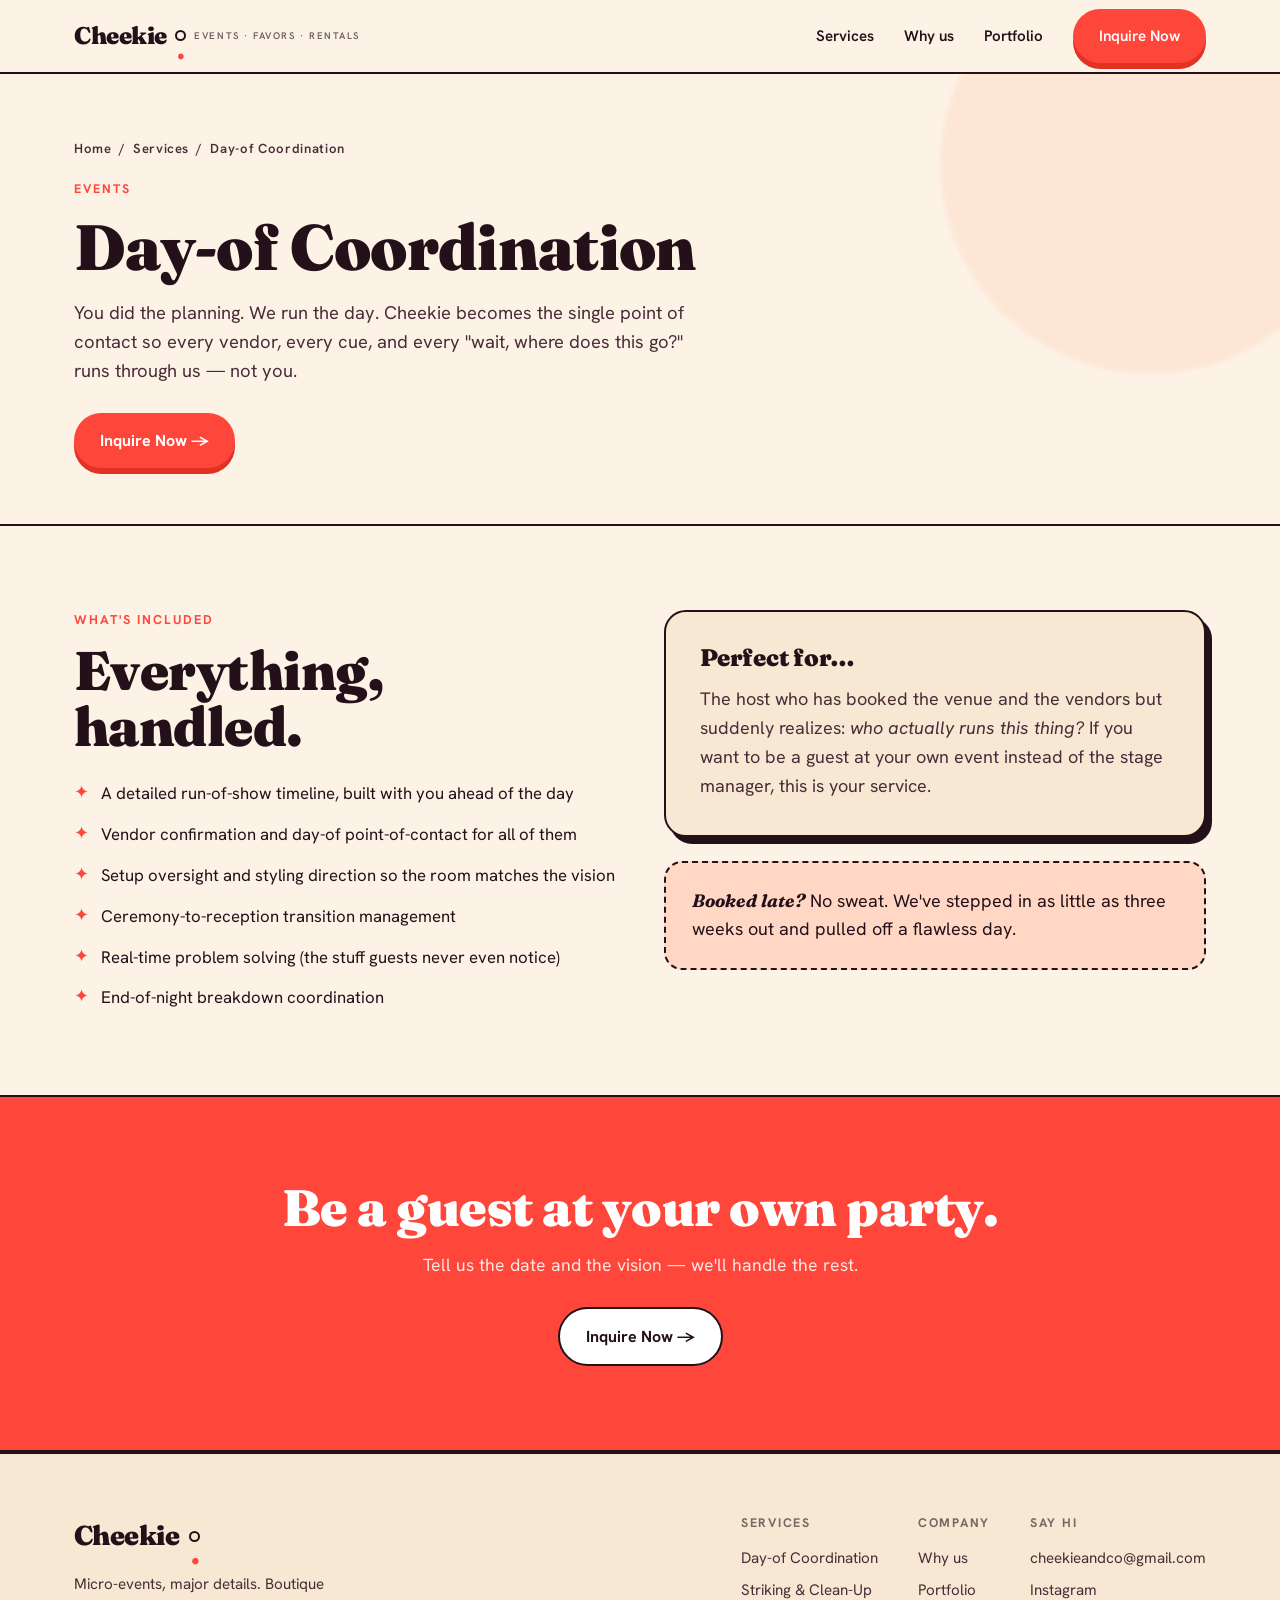
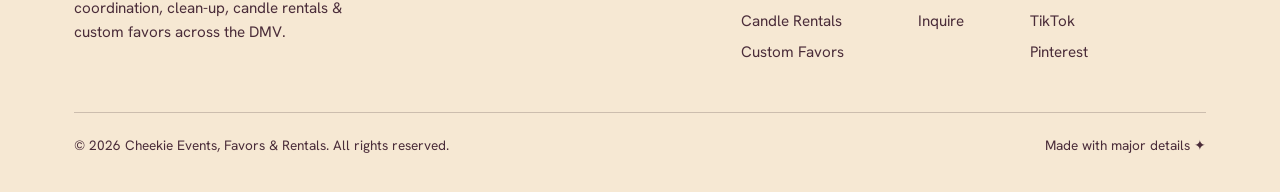
==== commit 3e5f6a88: "Update coordination.html" ====
--- a/coordination.html
+++ b/coordination.html
@@ -85,7 +85,7 @@
           <a href="coordination.html">Day-of Coordination</a>
           <a href="striking.html">Striking &amp; Clean-Up</a>
           <a href="candles.html">Candle Rentals</a>
-          <a href="favors.html">Custom Favor Suites</a>
+          <a href="favors.html">Custom Favors</a>
         </div>
         <div class="foot-col"><h4>Company</h4>
           <a href="why-us.html">Why us</a>
